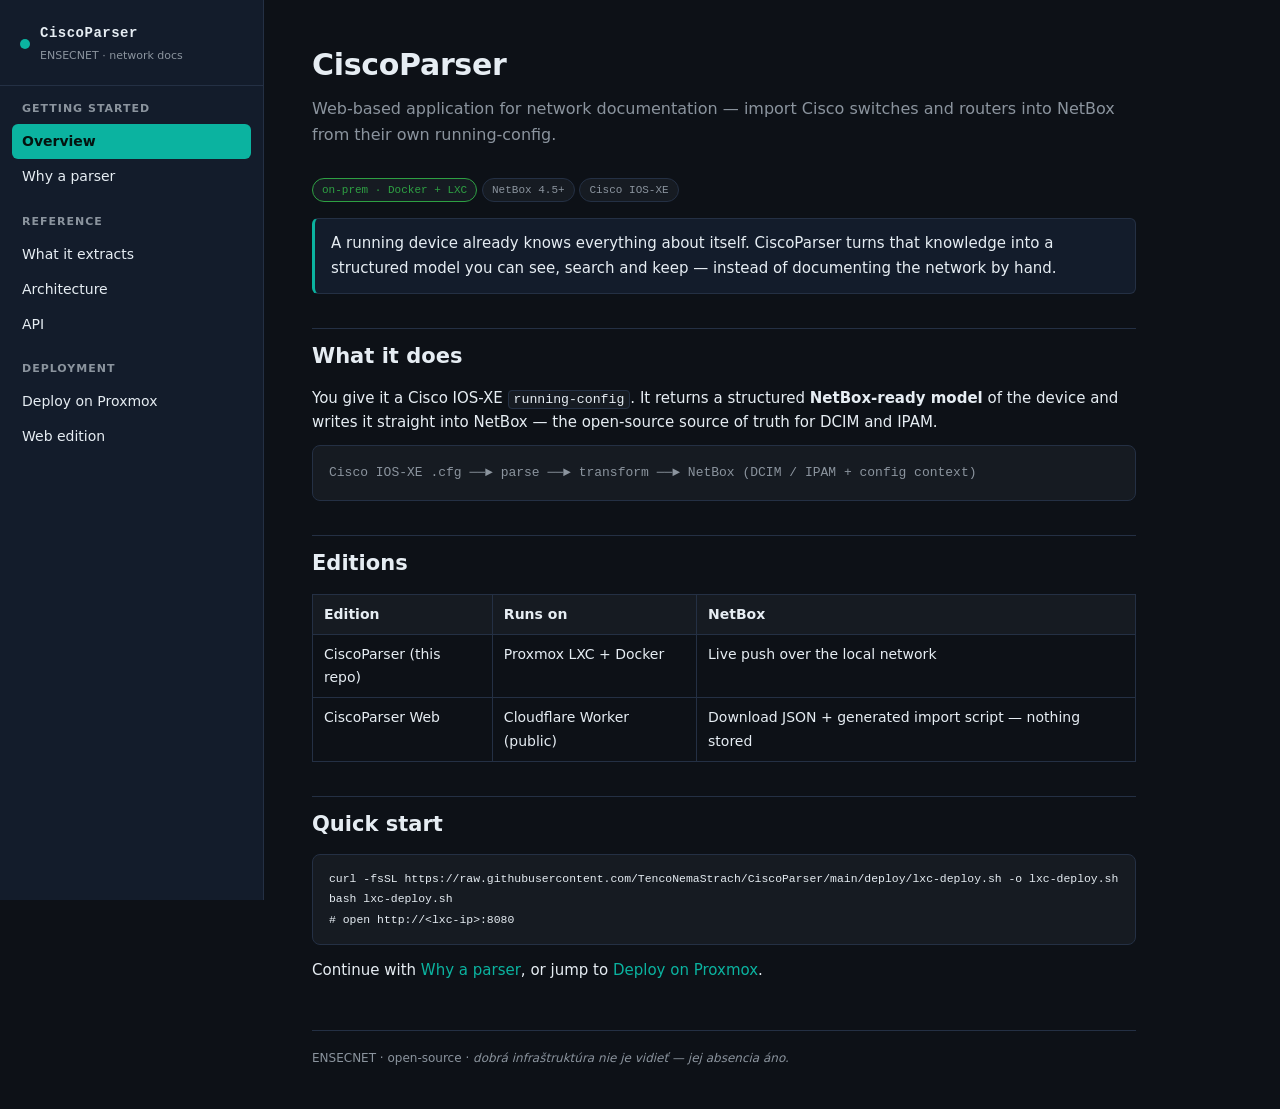
==== docs/index.html @ c0ba4d30 "v2" ====
<!DOCTYPE html><html lang="en"><head>
<meta charset="utf-8"><meta name="viewport" content="width=device-width, initial-scale=1">
<title>Overview · ENSECNET CiscoParser</title>
<link rel="stylesheet" href="assets/style.css">
</head>
<body data-root="" data-page="index.html">
<div class="layout">
<aside class="sidebar"><div class="brand"><span class="dot"></span><div><b>CiscoParser</b><span>ENSECNET · network docs</span></div></div><nav class="nav"></nav></aside>
<main class="content">
<h1>CiscoParser</h1>
<p class="sub">Web-based application for network documentation — import Cisco switches and routers into NetBox from their own running-config.</p>
<span class="badge ok">on-prem · Docker + LXC</span> <span class="badge">NetBox 4.5+</span> <span class="badge">Cisco IOS-XE</span>
<div class="callout">A running device already knows everything about itself. CiscoParser turns that knowledge into a structured model you can see, search and keep — instead of documenting the network by hand.</div>
<h2>What it does</h2>
<p>You give it a Cisco IOS-XE <code>running-config</code>. It returns a structured <strong>NetBox-ready model</strong> of the device and writes it straight into NetBox — the open-source source of truth for DCIM and IPAM.</p>
<div class="flow">Cisco IOS-XE .cfg ──► parse ──► transform ──► NetBox (DCIM / IPAM + config context)</div>
<h2>Editions</h2>
<table><tr><th>Edition</th><th>Runs on</th><th>NetBox</th></tr>
<tr><td>CiscoParser (this repo)</td><td>Proxmox LXC + Docker</td><td>Live push over the local network</td></tr>
<tr><td>CiscoParser Web</td><td>Cloudflare Worker (public)</td><td>Download JSON + generated import script — nothing stored</td></tr></table>
<h2>Quick start</h2>
<pre><code>curl -fsSL https://raw.githubusercontent.com/TencoNemaStrach/CiscoParser/main/deploy/lxc-deploy.sh -o lxc-deploy.sh
bash lxc-deploy.sh
# open http://&lt;lxc-ip&gt;:8080</code></pre>
<p>Continue with <a href="pages/why.html">Why a parser</a>, or jump to <a href="pages/deploy.html">Deploy on Proxmox</a>.</p>
<footer>ENSECNET · open-source · <em>dobrá infraštruktúra nie je vidieť — jej absencia áno.</em></footer>
</main></div>
<script src="assets/nav.js"></script>
</body></html>
---- docs/assets/style.css ----
/* ENSECNET docs — dark theme, sidebar layout */
:root{
  --bg:#0d1117; --panel:#131c2b; --panel2:#161b22; --line:#243044;
  --ink:#e6edf3; --muted:#8b949e; --accent:#0bb3a0; --accent2:#2ea043;
  --warn:#f0c14b; --err:#f85149;
  --mono:"JetBrains Mono",ui-monospace,SFMono-Regular,Menlo,monospace;
  --sans:"Inter",system-ui,-apple-system,Segoe UI,Roboto,sans-serif;
}
*{box-sizing:border-box}
html,body{margin:0;padding:0}
body{background:var(--bg);color:var(--ink);font-family:var(--sans);font-size:15px;line-height:1.65}
a{color:var(--accent);text-decoration:none}
a:hover{text-decoration:underline}
code{font-family:var(--mono);font-size:.88em;background:var(--panel2);border:1px solid var(--line);
  border-radius:4px;padding:1px 5px}
pre{background:var(--panel2);border:1px solid var(--line);border-radius:8px;padding:14px 16px;
  overflow:auto;font-family:var(--mono);font-size:13px;line-height:1.55}
pre code{background:none;border:0;padding:0}

.layout{display:grid;grid-template-columns:264px 1fr;min-height:100vh}

/* sidebar */
.sidebar{background:var(--panel);border-right:1px solid var(--line);padding:0;position:sticky;top:0;
  height:100vh;overflow-y:auto}
.brand{padding:20px;border-bottom:1px solid var(--line);display:flex;align-items:center;gap:10px}
.brand .dot{width:10px;height:10px;border-radius:50%;background:var(--accent)}
.brand b{font-family:var(--mono);font-size:14px;letter-spacing:.5px}
.brand span{display:block;color:var(--muted);font-size:11px;margin-top:2px}
.nav{padding:14px 12px}
.nav-group{margin-bottom:18px}
.nav-group-title{font-size:11px;text-transform:uppercase;letter-spacing:1px;color:var(--muted);
  padding:0 10px;margin-bottom:6px;font-weight:600}
.nav a{display:block;color:var(--ink);font-size:14px;padding:6px 10px;border-radius:6px;text-decoration:none}
.nav a:hover{background:var(--panel2)}
.nav a.active{background:var(--accent);color:#04130f;font-weight:600}
.nav a.child{padding-left:22px;font-size:13px;color:var(--muted)}

/* content */
.content{padding:40px 48px;max-width:920px}
.content h1{font-size:30px;margin:0 0 6px;letter-spacing:-.3px}
.content .sub{color:var(--muted);font-size:16px;margin:0 0 28px}
.content h2{font-size:21px;margin:34px 0 12px;padding-top:10px;border-top:1px solid var(--line)}
.content h3{font-size:16px;margin:22px 0 8px;color:var(--accent)}
.content p{margin:10px 0}
.content ul,.content ol{margin:10px 0;padding-left:22px}
.content li{margin:5px 0}
table{border-collapse:collapse;width:100%;margin:14px 0;font-size:14px}
th,td{border:1px solid var(--line);padding:8px 11px;text-align:left;vertical-align:top}
th{background:var(--panel2);font-weight:600}
.badge{display:inline-block;font-family:var(--mono);font-size:11px;padding:2px 9px;border-radius:20px;
  border:1px solid var(--line);background:var(--panel2);color:var(--muted)}
.badge.ok{color:var(--accent2);border-color:var(--accent2)}
.badge.wip{color:var(--warn);border-color:var(--warn)}
.callout{border:1px solid var(--line);border-left:3px solid var(--accent);background:var(--panel);
  border-radius:6px;padding:12px 16px;margin:16px 0}
.callout.warn{border-left-color:var(--warn)}
.flow{font-family:var(--mono);font-size:13px;white-space:pre;background:var(--panel2);
  border:1px solid var(--line);border-radius:8px;padding:16px;overflow:auto;color:var(--muted)}
footer{margin-top:48px;padding-top:18px;border-top:1px solid var(--line);color:var(--muted);font-size:12px}

@media(max-width:820px){
  .layout{grid-template-columns:1fr}
  .sidebar{position:static;height:auto;border-right:0;border-bottom:1px solid var(--line)}
  .content{padding:28px 22px}
}
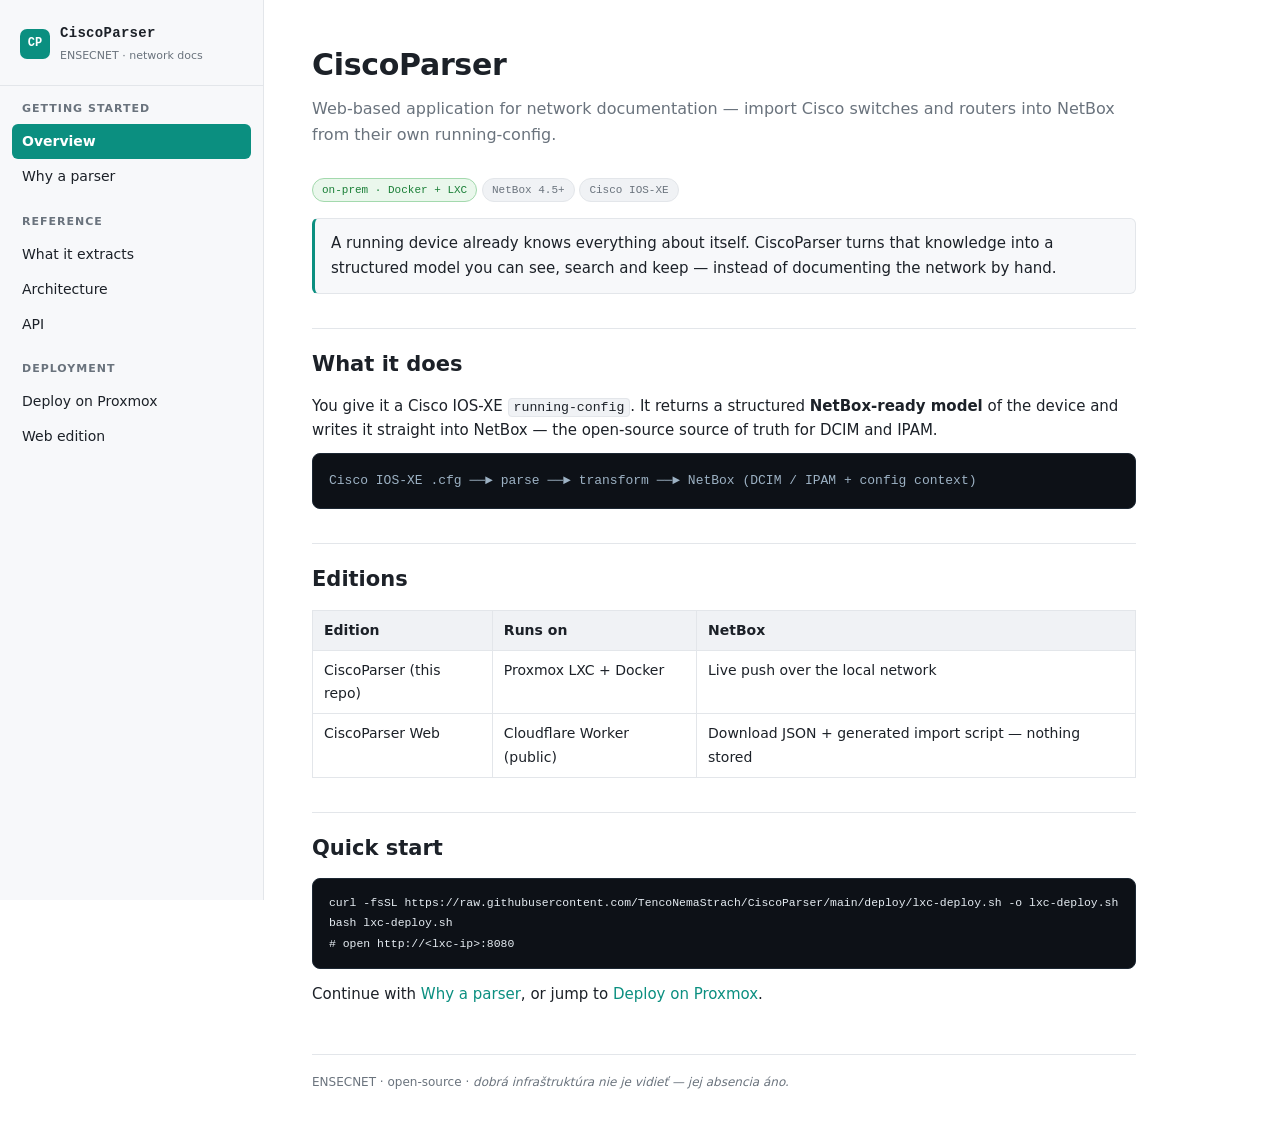
==== commit 2c617d6c: "v3" ====
--- a/docs/index.html
+++ b/docs/index.html
@@ -5,7 +5,7 @@
 </head>
 <body data-root="" data-page="index.html">
 <div class="layout">
-<aside class="sidebar"><div class="brand"><span class="dot"></span><div><b>CiscoParser</b><span>ENSECNET · network docs</span></div></div><nav class="nav"></nav></aside>
+<aside class="sidebar"><div class="brand"><span class="dot">CP</span><div><b>CiscoParser</b><span>ENSECNET · network docs</span></div></div><nav class="nav"></nav></aside>
 <main class="content">
 <h1>CiscoParser</h1>
 <p class="sub">Web-based application for network documentation — import Cisco switches and routers into NetBox from their own running-config.</p>
--- a/docs/assets/style.css
+++ b/docs/assets/style.css
@@ -1,8 +1,8 @@
-/* ENSECNET docs — dark theme, sidebar layout */
+/* ENSECNET docs — light theme, sidebar layout (manual style) */
 :root{
-  --bg:#0d1117; --panel:#131c2b; --panel2:#161b22; --line:#243044;
-  --ink:#e6edf3; --muted:#8b949e; --accent:#0bb3a0; --accent2:#2ea043;
-  --warn:#f0c14b; --err:#f85149;
+  --bg:#ffffff; --panel:#f7f8fa; --panel2:#f0f2f5; --line:#e3e6ea;
+  --ink:#1c2128; --muted:#6a737d; --accent:#0b8f80; --accent2:#1a7f37;
+  --warn:#9a6700; --warn-bg:#fff8e6; --err:#cf222e;
   --mono:"JetBrains Mono",ui-monospace,SFMono-Regular,Menlo,monospace;
   --sans:"Inter",system-ui,-apple-system,Segoe UI,Roboto,sans-serif;
 }
@@ -12,10 +12,10 @@
 a{color:var(--accent);text-decoration:none}
 a:hover{text-decoration:underline}
 code{font-family:var(--mono);font-size:.88em;background:var(--panel2);border:1px solid var(--line);
-  border-radius:4px;padding:1px 5px}
-pre{background:var(--panel2);border:1px solid var(--line);border-radius:8px;padding:14px 16px;
-  overflow:auto;font-family:var(--mono);font-size:13px;line-height:1.55}
-pre code{background:none;border:0;padding:0}
+  border-radius:4px;padding:1px 5px;color:#1c2128}
+pre{background:#0d1117;border:1px solid #1c2733;border-radius:8px;padding:14px 16px;
+  overflow:auto;font-family:var(--mono);font-size:13px;line-height:1.55;color:#e6edf3}
+pre code{background:none;border:0;padding:0;color:inherit}
 
 .layout{display:grid;grid-template-columns:264px 1fr;min-height:100vh}
 
@@ -23,8 +23,9 @@
 .sidebar{background:var(--panel);border-right:1px solid var(--line);padding:0;position:sticky;top:0;
   height:100vh;overflow-y:auto}
 .brand{padding:20px;border-bottom:1px solid var(--line);display:flex;align-items:center;gap:10px}
-.brand .dot{width:10px;height:10px;border-radius:50%;background:var(--accent)}
-.brand b{font-family:var(--mono);font-size:14px;letter-spacing:.5px}
+.brand .dot{width:30px;height:30px;border-radius:7px;background:var(--accent);display:flex;
+  align-items:center;justify-content:center;color:#fff;font-family:var(--mono);font-size:12px;font-weight:700;flex:none}
+.brand b{font-family:var(--mono);font-size:14px;letter-spacing:.3px}
 .brand span{display:block;color:var(--muted);font-size:11px;margin-top:2px}
 .nav{padding:14px 12px}
 .nav-group{margin-bottom:18px}
@@ -32,14 +33,14 @@
   padding:0 10px;margin-bottom:6px;font-weight:600}
 .nav a{display:block;color:var(--ink);font-size:14px;padding:6px 10px;border-radius:6px;text-decoration:none}
 .nav a:hover{background:var(--panel2)}
-.nav a.active{background:var(--accent);color:#04130f;font-weight:600}
+.nav a.active{background:var(--accent);color:#fff;font-weight:600}
 .nav a.child{padding-left:22px;font-size:13px;color:var(--muted)}
 
 /* content */
 .content{padding:40px 48px;max-width:920px}
 .content h1{font-size:30px;margin:0 0 6px;letter-spacing:-.3px}
 .content .sub{color:var(--muted);font-size:16px;margin:0 0 28px}
-.content h2{font-size:21px;margin:34px 0 12px;padding-top:10px;border-top:1px solid var(--line)}
+.content h2{font-size:21px;margin:34px 0 12px;padding-top:18px;border-top:1px solid var(--line)}
 .content h3{font-size:16px;margin:22px 0 8px;color:var(--accent)}
 .content p{margin:10px 0}
 .content ul,.content ol{margin:10px 0;padding-left:22px}
@@ -49,13 +50,13 @@
 th{background:var(--panel2);font-weight:600}
 .badge{display:inline-block;font-family:var(--mono);font-size:11px;padding:2px 9px;border-radius:20px;
   border:1px solid var(--line);background:var(--panel2);color:var(--muted)}
-.badge.ok{color:var(--accent2);border-color:var(--accent2)}
-.badge.wip{color:var(--warn);border-color:var(--warn)}
+.badge.ok{color:var(--accent2);border-color:#a3d9ad;background:#eaf7ec}
+.badge.wip{color:var(--warn);border-color:#e6d28a;background:var(--warn-bg)}
 .callout{border:1px solid var(--line);border-left:3px solid var(--accent);background:var(--panel);
   border-radius:6px;padding:12px 16px;margin:16px 0}
-.callout.warn{border-left-color:var(--warn)}
-.flow{font-family:var(--mono);font-size:13px;white-space:pre;background:var(--panel2);
-  border:1px solid var(--line);border-radius:8px;padding:16px;overflow:auto;color:var(--muted)}
+.callout.warn{border-left-color:var(--warn);background:var(--warn-bg)}
+.flow{font-family:var(--mono);font-size:13px;white-space:pre;background:#0d1117;
+  border:1px solid #1c2733;border-radius:8px;padding:16px;overflow:auto;color:#9db2c4}
 footer{margin-top:48px;padding-top:18px;border-top:1px solid var(--line);color:var(--muted);font-size:12px}
 
 @media(max-width:820px){
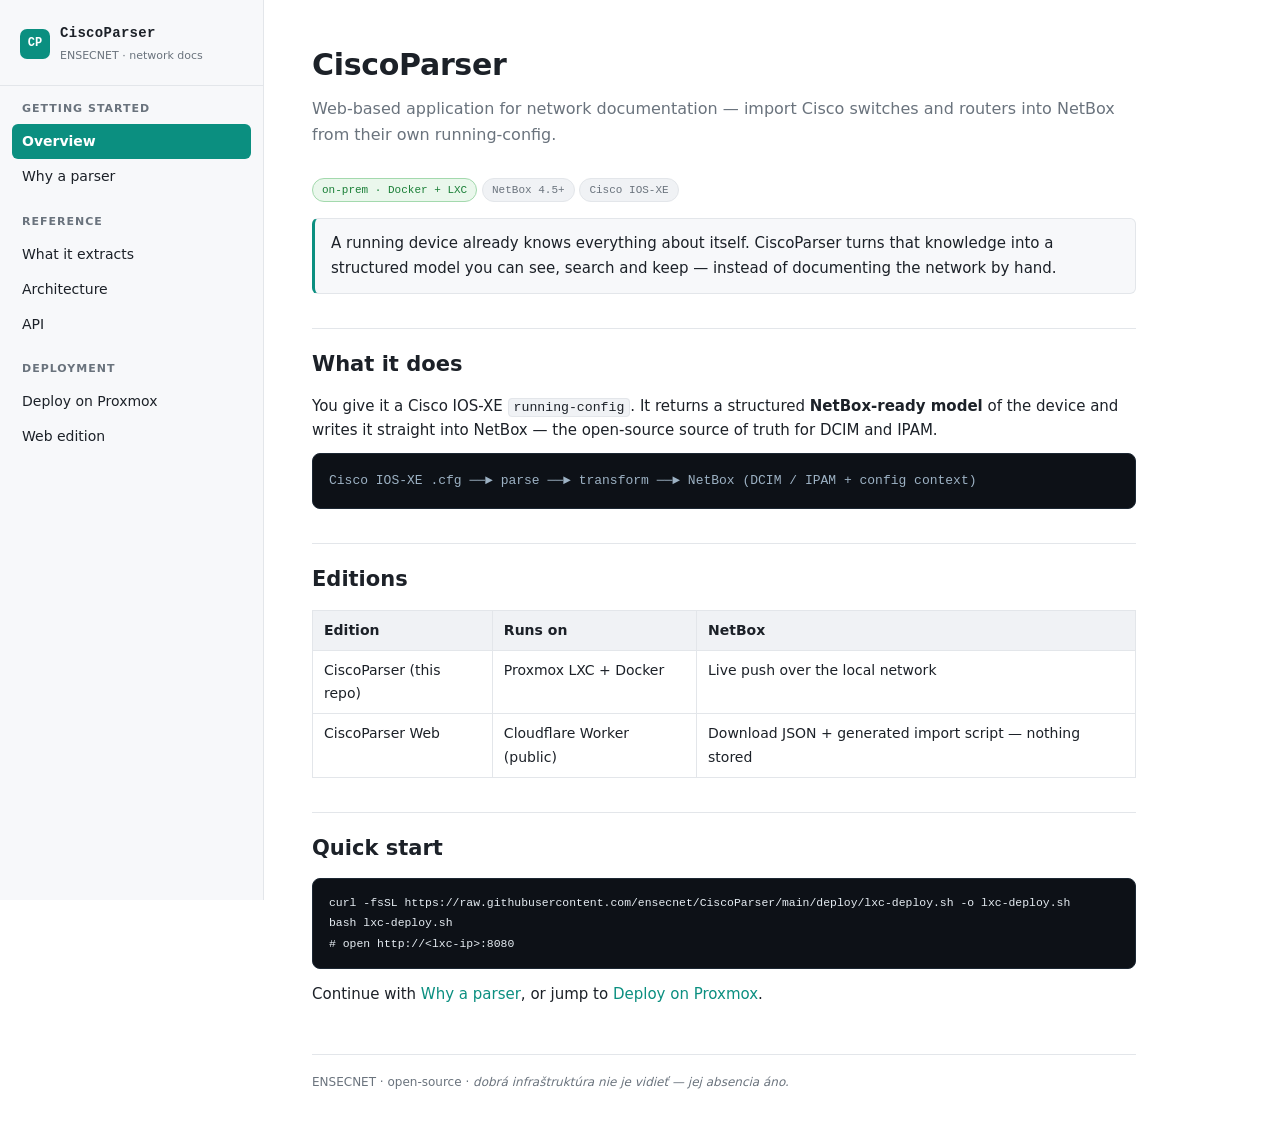
==== commit a2d235c5: "v4" ====
--- a/docs/index.html
+++ b/docs/index.html
@@ -19,7 +19,7 @@
 <tr><td>CiscoParser (this repo)</td><td>Proxmox LXC + Docker</td><td>Live push over the local network</td></tr>
 <tr><td>CiscoParser Web</td><td>Cloudflare Worker (public)</td><td>Download JSON + generated import script — nothing stored</td></tr></table>
 <h2>Quick start</h2>
-<pre><code>curl -fsSL https://raw.githubusercontent.com/TencoNemaStrach/CiscoParser/main/deploy/lxc-deploy.sh -o lxc-deploy.sh
+<pre><code>curl -fsSL https://raw.githubusercontent.com/ensecnet/CiscoParser/main/deploy/lxc-deploy.sh -o lxc-deploy.sh
 bash lxc-deploy.sh
 # open http://&lt;lxc-ip&gt;:8080</code></pre>
 <p>Continue with <a href="pages/why.html">Why a parser</a>, or jump to <a href="pages/deploy.html">Deploy on Proxmox</a>.</p>
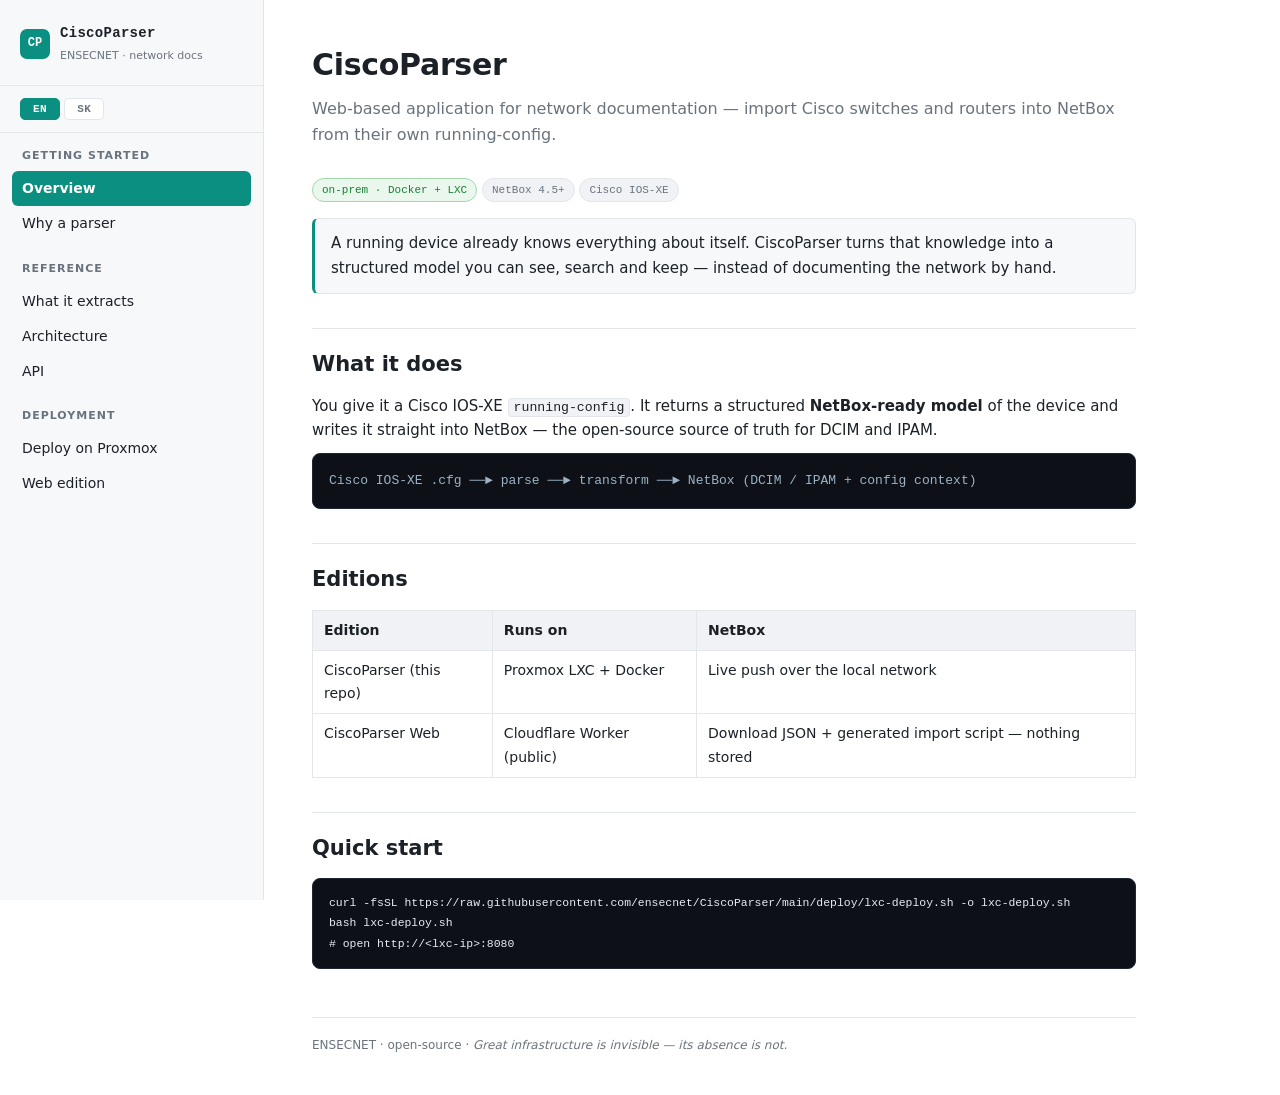
==== commit c427bede: "v5" ====
--- a/docs/index.html
+++ b/docs/index.html
@@ -2,11 +2,16 @@
 <meta charset="utf-8"><meta name="viewport" content="width=device-width, initial-scale=1">
 <title>Overview · ENSECNET CiscoParser</title>
 <link rel="stylesheet" href="assets/style.css">
+<script src="assets/i18n.js"></script>
 </head>
 <body data-root="" data-page="index.html">
 <div class="layout">
-<aside class="sidebar"><div class="brand"><span class="dot">CP</span><div><b>CiscoParser</b><span>ENSECNET · network docs</span></div></div><nav class="nav"></nav></aside>
+<aside class="sidebar">
+<div class="brand"><span class="dot">CP</span><div><b>CiscoParser</b><span>ENSECNET · network docs</span></div></div>
+<div class="lang-switch"></div>
+<nav class="nav"></nav></aside>
 <main class="content">
+<div data-lang="en">
 <h1>CiscoParser</h1>
 <p class="sub">Web-based application for network documentation — import Cisco switches and routers into NetBox from their own running-config.</p>
 <span class="badge ok">on-prem · Docker + LXC</span> <span class="badge">NetBox 4.5+</span> <span class="badge">Cisco IOS-XE</span>
@@ -22,8 +27,25 @@
 <pre><code>curl -fsSL https://raw.githubusercontent.com/ensecnet/CiscoParser/main/deploy/lxc-deploy.sh -o lxc-deploy.sh
 bash lxc-deploy.sh
 # open http://&lt;lxc-ip&gt;:8080</code></pre>
-<p>Continue with <a href="pages/why.html">Why a parser</a>, or jump to <a href="pages/deploy.html">Deploy on Proxmox</a>.</p>
-<footer>ENSECNET · open-source · <em>dobrá infraštruktúra nie je vidieť — jej absencia áno.</em></footer>
+</div>
+<div data-lang="sk">
+<h1>CiscoParser</h1>
+<p class="sub">Webová aplikácia na dokumentáciu siete — import Cisco switchov a routrov do NetBoxu priamo z ich running-configu.</p>
+<span class="badge ok">on-prem · Docker + LXC</span> <span class="badge">NetBox 4.5+</span> <span class="badge">Cisco IOS-XE</span>
+<div class="callout">Bežiace zariadenie už o sebe vie všetko. CiscoParser premení túto znalosť na štruktúrovaný model, ktorý vidíš, prehľadávaš a uchováš — namiesto ručného dokumentovania siete.</div>
+<h2>Čo robí</h2>
+<p>Dáš mu Cisco IOS-XE <code>running-config</code>. Vráti štruktúrovaný <strong>model pripravený pre NetBox</strong> a zapíše ho priamo do NetBoxu — open-source zdroja pravdy pre DCIM a IPAM.</p>
+<div class="flow">Cisco IOS-XE .cfg ──► parse ──► transform ──► NetBox (DCIM / IPAM + config context)</div>
+<h2>Edície</h2>
+<table><tr><th>Edícia</th><th>Beží na</th><th>NetBox</th></tr>
+<tr><td>CiscoParser (toto repo)</td><td>Proxmox LXC + Docker</td><td>Živý push cez lokálnu sieť</td></tr>
+<tr><td>CiscoParser Web</td><td>Cloudflare Worker (verejný)</td><td>Stiahnutie JSON + vygenerovaný import skript — nič sa neukladá</td></tr></table>
+<h2>Rýchly štart</h2>
+<pre><code>curl -fsSL https://raw.githubusercontent.com/ensecnet/CiscoParser/main/deploy/lxc-deploy.sh -o lxc-deploy.sh
+bash lxc-deploy.sh
+# otvor http://&lt;lxc-ip&gt;:8080</code></pre>
+</div>
+<footer data-i18n="footer">ENSECNET · open-source · <em>Great infrastructure is invisible — its absence is not.</em></footer>
 </main></div>
 <script src="assets/nav.js"></script>
 </body></html>
--- a/docs/assets/style.css
+++ b/docs/assets/style.css
@@ -64,3 +64,13 @@
   .sidebar{position:static;height:auto;border-right:0;border-bottom:1px solid var(--line)}
   .content{padding:28px 22px}
 }
+
+/* language switcher */
+.lang-switch{display:flex;gap:4px;padding:12px 20px;border-bottom:1px solid var(--line)}
+.lang-btn{font-family:var(--mono);font-size:11px;font-weight:600;letter-spacing:.5px;
+  padding:4px 12px;border:1px solid var(--line);background:var(--bg);color:var(--muted);
+  border-radius:5px;cursor:pointer}
+.lang-btn:hover{background:var(--panel2)}
+.lang-btn.active{background:var(--accent);color:#fff;border-color:var(--accent)}
+/* per-page bilingual blocks: hidden by default, i18n.js reveals the active one */
+[data-lang]{display:none}
